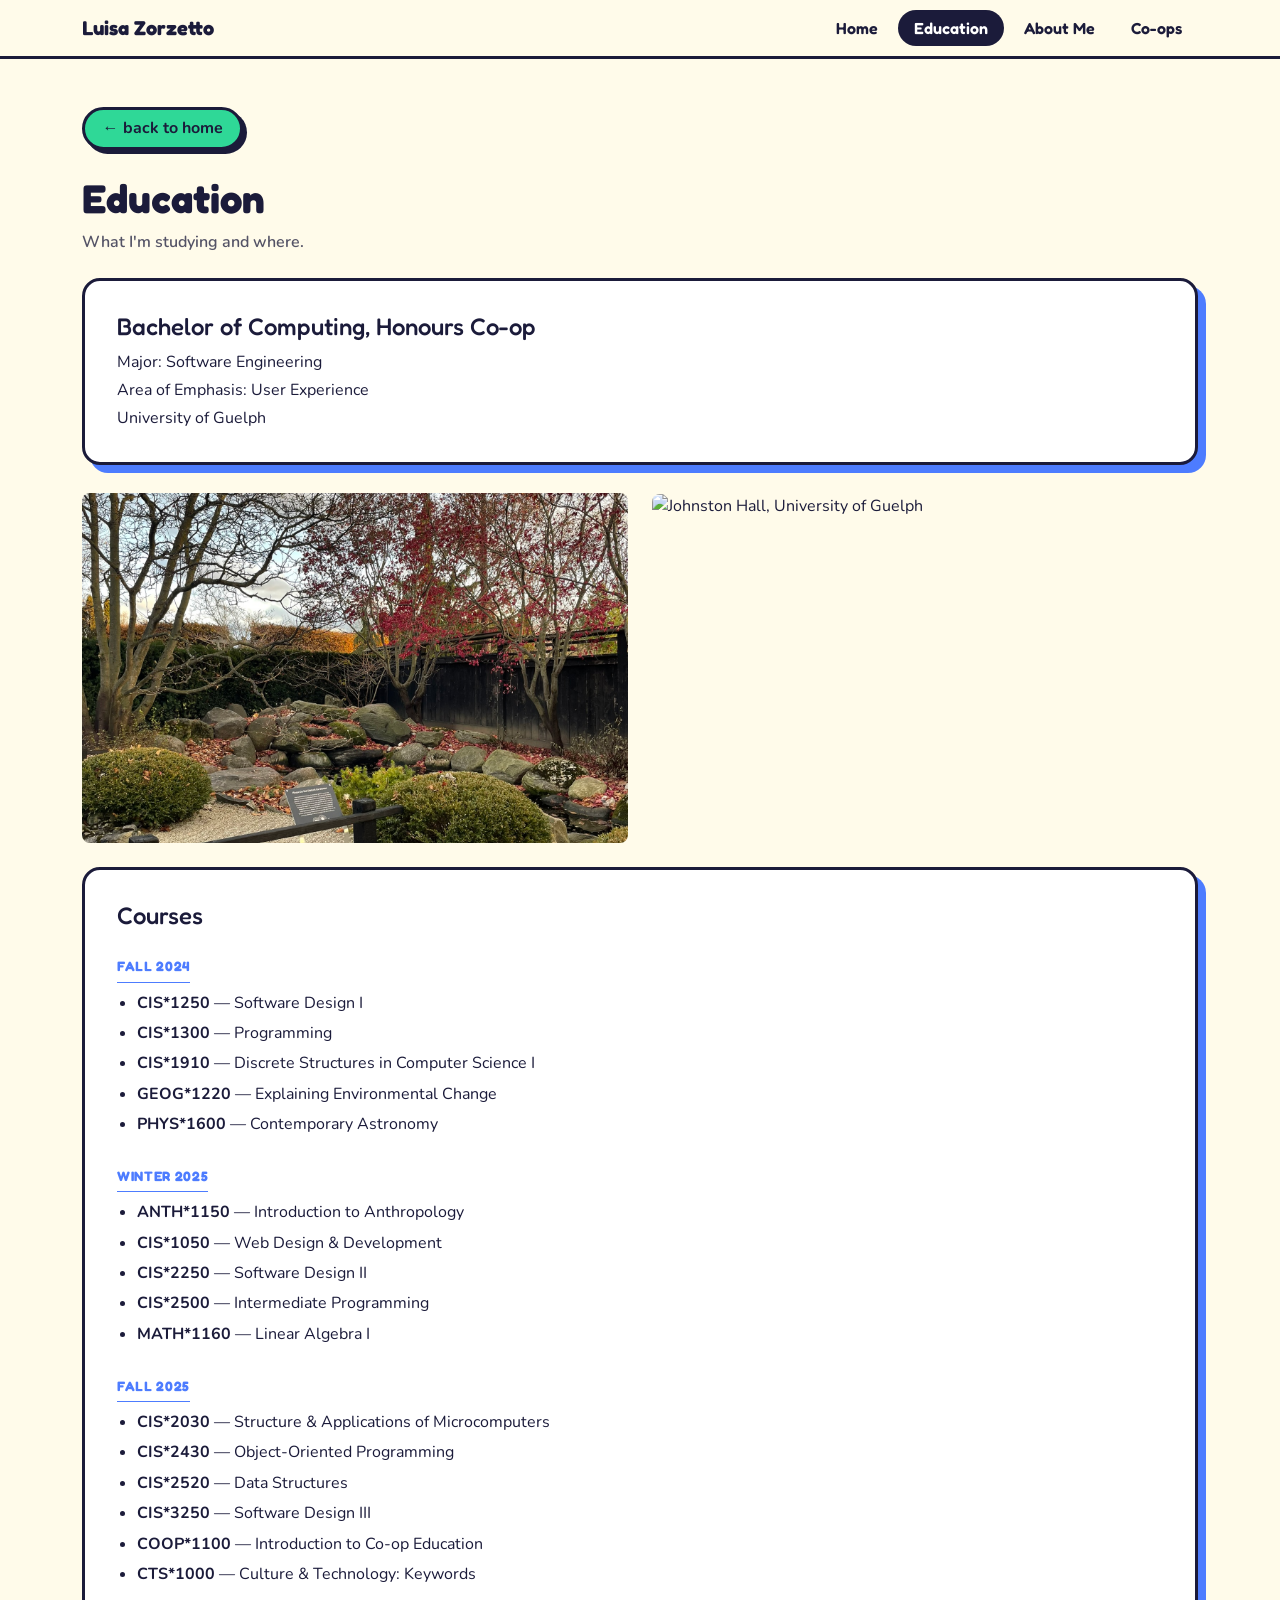
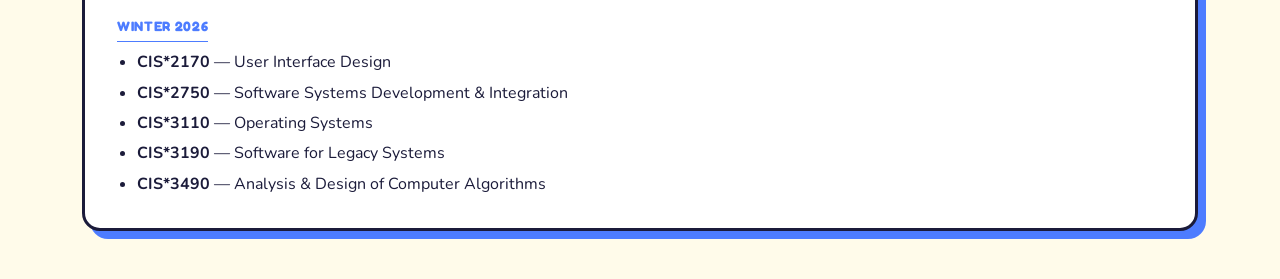
==== education.html @ 31243919 "Inital commit" ====
<!DOCTYPE html>
<html lang="en">

<head>
  <meta charset="UTF-8">
  <meta name="viewport" content="width=device-width, initial-scale=1.0">

  <title>Education | Luisa Zorzetto</title>

  <link href="https://cdn.jsdelivr.net/npm/bootstrap@5.3.3/dist/css/bootstrap.min.css" rel="stylesheet">
  <link href="https://cdn.jsdelivr.net/npm/bootstrap-icons@1.11.3/font/bootstrap-icons.css" rel="stylesheet">
  <link href="style.css" rel="stylesheet">
</head>

<body>

  <!-- Navbar -->
  <nav class="navbar navbar-expand-lg navbar-dark">
    <div class="container">

      <a class="navbar-brand" href="index.html">
        Luisa Zorzetto
      </a>

      <div class="navbar-nav">
        <a class="nav-link" href="index.html#home">Home</a>
        <a class="nav-link active" href="education.html">Education</a>
        <a class="nav-link" href="about.html">About Me</a>
        <a class="nav-link" href="coop/coop.html">Co-ops</a>
      </div>

    </div>
  </nav>


  <!-- Main Content -->
  <div class="container py-5">

    <a class="back-link" href="index.html">
      &larr; back to home
    </a>

    <div class="mt-4">

      <h1 class="page-heading">
        Education
      </h1>

      <p class="page-lead mb-4">
        What I'm studying and where.
      </p>

      <div class="content-card">

        <h4>Bachelor of Computing, Honours Co-op</h4>

        <p class="mb-1">
          Major: Software Engineering
        </p>

        <p class="mb-1">
          Area of Emphasis: User Experience
        </p>

        <p class="mb-0">
          University of Guelph
        </p>

      </div>

      <div class="row g-4 mt-1">

        <div class="col-md-6">
          <img
            src="images/uog_arboretum.JPEG"
            alt="University of Guelph Arboretum"
            class="img-fluid report-image">
        </div>

        <div class="col-md-6">
          <img
            src="images/uog_johnston.JPEG"
            alt="Johnston Hall, University of Guelph"
            class="img-fluid report-image">
        </div>

      </div>

      <div class="content-card mt-4">

        <h4 class="mb-4">Courses</h4>

        <div class="term-block">
          <p class="term-label">Fall 2024</p>
          <ul class="course-list">
            <li><strong>CIS*1250</strong> — Software Design I</li>
            <li><strong>CIS*1300</strong> — Programming</li>
            <li><strong>CIS*1910</strong> — Discrete Structures in Computer Science I</li>
            <li><strong>GEOG*1220</strong> — Explaining Environmental Change</li>
            <li><strong>PHYS*1600</strong> — Contemporary Astronomy</li>
          </ul>
        </div>

        <div class="term-block">
          <p class="term-label">Winter 2025</p>
          <ul class="course-list">
            <li><strong>ANTH*1150</strong> — Introduction to Anthropology</li>
            <li><strong>CIS*1050</strong> — Web Design &amp; Development</li>
            <li><strong>CIS*2250</strong> — Software Design II</li>
            <li><strong>CIS*2500</strong> — Intermediate Programming</li>
            <li><strong>MATH*1160</strong> — Linear Algebra I</li>
          </ul>
        </div>

        <div class="term-block">
          <p class="term-label">Fall 2025</p>
          <div class="row g-4">
            <div class="col-md-6">
              <ul class="course-list">
                <li><strong>CIS*2030</strong> — Structure &amp; Applications of Microcomputers</li>
                <li><strong>CIS*2430</strong> — Object-Oriented Programming</li>
                <li><strong>CIS*2520</strong> — Data Structures</li>
                <li><strong>CIS*3250</strong> — Software Design III</li>
                <li><strong>COOP*1100</strong> — Introduction to Co-op Education</li>
                <li><strong>CTS*1000</strong> — Culture &amp; Technology: Keywords</li>
              </ul>
            </div>
          </div>
        </div>

        <div class="term-block">
          <p class="term-label">Winter 2026</p>
          <ul class="course-list">
            <li><strong>CIS*2170</strong> — User Interface Design</li>
            <li><strong>CIS*2750</strong> — Software Systems Development &amp; Integration</li>
            <li><strong>CIS*3110</strong> — Operating Systems</li>
            <li><strong>CIS*3190</strong> — Software for Legacy Systems</li>
            <li><strong>CIS*3490</strong> — Analysis &amp; Design of Computer Algorithms</li>
          </ul>
        </div>

      </div>

    </div>

  </div>


  <!-- Bootstrap JavaScript -->
  <script src="https://cdn.jsdelivr.net/npm/bootstrap@5.3.3/dist/js/bootstrap.bundle.min.js"></script>

</body>

</html>
---- style.css ----
@import url('https://fonts.googleapis.com/css2?family=Fredoka:wght@500;600;700&family=Nunito:wght@400;600;700&display=swap');

:root {
  --bg: #fffbea;
  --ink: #1b1b3a;
  --pink: #ff5d8f;
  --mint: #2fd897;
  --blue: #4d7cff;
  --card-bg: #ffffff;
}

* {
  box-sizing: border-box;
}

body {
  background-color: var(--bg);
  color: var(--ink);
  font-family: 'Nunito', sans-serif;
}

h1, h2, h3, h4, h5, h6,
.navbar-brand,
.nav-link {
  font-family: 'Fredoka', sans-serif;
}

/* Decorative blobs sitting behind content — one per page, used sparingly */
.blob {
  position: absolute;
  border-radius: 60% 40% 30% 70% / 60% 30% 70% 40%;
  z-index: 0;
  filter: blur(2px);
  opacity: 0.55;
}


/* Navbar */
.navbar {
  background-color: var(--bg) !important;
  border-bottom: 3px solid var(--ink);
  position: sticky;
  top: 0;
  z-index: 1000;
}

.navbar-brand {
  font-weight: 700;
  color: var(--ink) !important;
}

.navbar-nav .nav-link {
  color: var(--ink) !important;
  font-weight: 600;
  border-radius: 999px;
  padding: 0.4rem 1rem !important;
  margin-left: 0.25rem;
  transition: background-color 0.15s ease, color 0.15s ease, transform 0.15s ease;
}

.navbar-nav .nav-link:hover {
  background-color: var(--pink);
  color: #ffffff !important;
  transform: translateY(-2px);
}

.navbar-nav .nav-link.active {
  background-color: var(--ink);
  color: #ffffff !important;
}


/* Hero section (index page) */
.hero-heading {
  font-weight: 700;
  font-size: 3rem;
  position: relative;
  z-index: 1;
  animation: pop-in 0.5s ease;
}

.hero-lead {
  color: var(--ink);
  font-weight: 600;
  font-size: 1.25rem;
  opacity: 0.75;
  position: relative;
  z-index: 1;
  max-width: 640px;
}

.hero-badge {
  display: inline-block;
  background-color: var(--card-bg);
  border: 2px solid var(--ink);
  border-radius: 999px;
  padding: 0.4rem 1.1rem;
  font-family: 'Fredoka', sans-serif;
  font-weight: 600;
  font-size: 0.9rem;
  margin-bottom: 1.25rem;
  box-shadow: 3px 3px 0 var(--pink);
}

@keyframes pop-in {
  0% {
    transform: scale(0.85);
    opacity: 0;
  }

  70% {
    transform: scale(1.03);
    opacity: 1;
  }

  100% {
    transform: scale(1);
  }
}


/* Page heading + intro text (e.g. coop.html) */
.page-heading {
  font-weight: 700;
  font-size: 2.5rem;
  position: relative;
  z-index: 1;
}

.page-lead {
  color: var(--ink);
  opacity: 0.75;
  font-weight: 600;
  max-width: 900px;
  position: relative;
  z-index: 1;
}


/* Icon link cards (used on the home page hero) */
.page-link-card {
  --card-accent: var(--mint);
  display: block;
  height: 100%;
  background-color: var(--card-bg);
  color: var(--ink);
  text-decoration: none;
  border: 3px solid var(--ink);
  border-radius: 18px;
  padding: 1.75rem 1.5rem;
  text-align: center;
  box-shadow: 6px 6px 0 var(--card-accent);
  transition: transform 0.15s ease, box-shadow 0.15s ease;
}

.page-link-card:hover {
  color: var(--ink);
  transform: translate(-3px, -3px);
  box-shadow: 9px 9px 0 var(--ink);
}

.page-link-card.link-pink {
  --card-accent: var(--pink);
}

.page-link-card.link-blue {
  --card-accent: var(--blue);
}

.page-link-icon {
  display: block;
  font-size: 2rem;
  color: var(--card-accent);
  margin-bottom: 0.75rem;
}

.page-link-card h5 {
  font-family: 'Fredoka', sans-serif;
  font-weight: 600;
  margin-bottom: 0.5rem;
}

.page-link-card p {
  margin-bottom: 0;
  opacity: 0.75;
  font-weight: 600;
  font-size: 0.95rem;
}


/* Education page: courses grouped by term */
.term-block {
  margin-bottom: 1.75rem;
}

.term-block:last-child {
  margin-bottom: 0;
}

.term-label {
  font-family: 'Fredoka', sans-serif;
  color: var(--blue);
  font-weight: 700;
  text-transform: uppercase;
  font-size: 0.85rem;
  letter-spacing: 0.05em;
  margin-bottom: 0.5rem;
  padding-bottom: 0.3rem;
  border-bottom: 1px solid var(--blue);
  display: inline-block;
}

.course-list {
  margin: 0;
  padding-left: 1.25rem;
}

.course-list li {
  margin-bottom: 0.4rem;
}

.course-list li:last-child {
  margin-bottom: 0;
}

.course-list strong {
  color: var(--ink);
}

.course-example-caption {
  font-size: 0.8rem;
  opacity: 0.65;
  font-weight: 600;
  margin-top: 0.5rem;
}

.course-example-image-wrap {
  height: 190px;
  border-radius: 8px;
  border: 2px solid var(--ink);
  overflow: hidden;
}

.course-example-image-fill {
  width: 100%;
  height: 100%;
  object-fit: cover;
  display: block;
}


/* About Me: hobbies/interests list */
.hobbies-list {
  display: flex;
  flex-wrap: wrap;
  gap: 1rem 2rem;
}

.hobby-item {
  display: flex;
  align-items: center;
  gap: 0.6rem;
  font-weight: 600;
}

.hobby-icon {
  font-size: 1.3rem;
  color: var(--mint);
}

.hobby-item--pink .hobby-icon {
  color: var(--pink);
}

.hobby-item--blue .hobby-icon {
  color: var(--blue);
}

.hobbies-photo-grid {
  display: grid;
  grid-template-columns: repeat(4, 1fr);
  gap: 1rem;
}

.hobbies-photo {
  width: 100%;
  aspect-ratio: 1 / 1;
  object-fit: cover;
  border-radius: 8px;
  border: 2px solid var(--ink);
  display: block;
}

@media (max-width: 576px) {
  .hobbies-photo-grid {
    grid-template-columns: repeat(2, 1fr);
  }
}


/* Back link on detail pages */
.back-link {
  color: var(--ink);
  font-weight: 700;
  text-decoration: none;
  display: inline-block;
  background-color: var(--mint);
  border: 3px solid var(--ink);
  border-radius: 999px;
  padding: 0.4rem 1.1rem;
  box-shadow: 4px 4px 0 var(--ink);
  transition: transform 0.15s ease, box-shadow 0.15s ease;
}

.back-link:hover {
  color: var(--ink);
  transform: translate(2px, 2px);
  box-shadow: 2px 2px 0 var(--ink);
}


/* Card used in listing grids (e.g. coop.html) */
.coop-card {
  background-color: var(--card-bg);
  color: var(--ink);
  border: 3px solid var(--ink);
  border-radius: 18px;
  overflow: hidden;
  text-decoration: none;
  display: block;
  box-shadow: 7px 7px 0 var(--pink);
  transform: rotate(-1deg);
  transition: transform 0.15s ease, box-shadow 0.15s ease;
}

.row .col-12:nth-child(3n+2) .coop-card {
  box-shadow: 7px 7px 0 var(--mint);
  transform: rotate(1deg);
}

.row .col-12:nth-child(3n+3) .coop-card {
  box-shadow: 7px 7px 0 var(--blue);
  transform: rotate(-0.75deg);
}

.coop-card:hover {
  transform: rotate(0deg) translate(-3px, -3px);
  box-shadow: 10px 10px 0 var(--ink);
  color: var(--ink);
}

.coop-card img {
  width: 100%;
  height: 220px;
  object-fit: cover;
  display: block;
  border-bottom: 3px solid var(--ink);
}

.coop-card-body {
  padding: 1rem 1.25rem 1.5rem;
}

.coop-card-body h5 {
  font-family: 'Fredoka', sans-serif;
  font-weight: 600;
  margin: 0;
  line-height: 1.35;
}


/* Content panel used on detail pages */
.content-card {
  background-color: var(--card-bg);
  color: var(--ink);
  border: 3px solid var(--ink);
  border-radius: 18px;
  box-shadow: 8px 8px 0 var(--blue);
  padding: 2rem;
  position: relative;
  z-index: 1;
}

.content-card h1 {
  font-weight: 700;
}

.meta-label {
  font-weight: 700;
  color: var(--pink);
}


/* ==========================================
   WORK TERM REPORT
   ========================================== */


/* Report layout */
.report-layout {
  display: grid;
  grid-template-columns: 180px 1fr;
  gap: 2.5rem;
}

/* Table of Contents */
.table-of-contents {
  position: sticky;
  top: 100px;
  align-self: start;
  height: calc(100vh - 100px - 2rem);
  border-right: 2px solid var(--blue);
  padding-right: 1.25rem;
  display: flex;
  flex-direction: column;
  overflow: hidden;
}

/* Contents header */
.table-of-contents h5 {
  flex-shrink: 0;
  color: var(--blue);
  margin: 0;
  padding-bottom: 1rem;
}

/* Scrollable Contents links */
.contents-links {
  flex: 1;
  overflow-y: auto;
  padding-top: 0.25rem;
  padding-right: 0.5rem;
}

.table-of-contents a {
  display: block;
  color: var(--ink);
  text-decoration: none;
  font-weight: 600;
  padding: 0.4rem 0;
  transition: color 0.15s ease, transform 0.15s ease;
}

.table-of-contents a:hover {
  color: var(--blue);
  transform: translateX(4px);
}

/* Goal links inside Contents */
.contents-subitems {
  padding-left: 1rem;
  border-left: 2px solid var(--blue);
  margin-left: 0.25rem;
  margin-bottom: 0.5rem;
}

.contents-subitems a {
  font-size: 0.9rem;
  padding: 0.1rem 0;
  line-height: 1.3;
}

/* Smooth scrolling */
html {
  scroll-behavior: smooth;
}


/* Keep headings visible below the navbar */
.report-content h5,
.goal-card {
  scroll-margin-top: 100px;
}


/* Report Header */
.report-header {
  margin-bottom: 1.5rem;
}

.report-label {
  color: var(--pink);
  font-family: 'Fredoka', sans-serif;
  font-size: 0.9rem;
  font-weight: 700;
  letter-spacing: 0.12em;
  margin-bottom: 0.25rem;
}

.report-header h1 {
  color: var(--ink);
  font-size: 2.75rem;
  margin-bottom: 0.25rem;
}

.report-intro {
  color: var(--ink);
  font-size: 1.1rem;
  font-weight: 600;
  opacity: 0.65;
  margin-bottom: 1.25rem;
}

.report-meta {
  display: flex;
  gap: 2rem;
  flex-wrap: wrap;
}

.report-meta div {
  display: flex;
  flex-direction: column;
}

.meta-label {
  color: var(--pink);
  font-family: 'Fredoka', sans-serif;
  font-size: 0.85rem;
  font-weight: 700;
  text-transform: uppercase;
  letter-spacing: 0.05em;
}

.report-meta span:last-child {
  font-weight: 600;
}


/* Report body copy — readability pass */
.report-content {
  font-size: 1.05rem;
  line-height: 1.7;
}

.report-content p {
  margin-bottom: 1.25rem;
}

/* Section headers (Introduction, Goals, Job Description, etc.) */
.report-content h5 {
  color: var(--ink);
  font-size: 1.6rem;
  margin-top: 3rem;
  margin-bottom: 1rem;
  padding-bottom: 0.5rem;
  border-bottom: 3px solid var(--mint);
  display: inline-block;
}


/* Goals */
.goals-list {
  display: flex;
  flex-direction: column;
  gap: 1.25rem;
}


/* Individual goal card */
.goal-card {
  display: grid;
  grid-template-columns: 65px 1fr;
  gap: 1rem;
  background-color: var(--card-bg);
  border: 2px solid var(--ink);
  border-radius: 16px;
  padding: 1.25rem;
  transition: transform 0.15s ease;
}

.goal-card:hover {
  transform: translateY(-2px);
}


/* Goal number */
.goal-number {
  font-family: 'Fredoka', sans-serif;
  font-size: 1.5rem;
  font-weight: 700;
  color: var(--pink);
  padding-top: 0.1rem;
}


/* Goal title */
.goal-card h4 {
  color: var(--pink);
  margin: 0 0 1.25rem;
  font-size: 1.4rem;
}


/* Goal section */
.goal-section {
  margin-bottom: 1.1rem;
  border-left: 3px solid var(--bg);
  padding-left: 0.9rem;
  transition: border-color 0.15s ease;
}

.goal-section:hover {
  border-left-color: var(--pink);
}


/* Goal section headers */
.goal-section h6 {
  display: inline-block;
  color: var(--pink);
  font-size: 0.9rem;
  font-weight: 700;
  text-transform: uppercase;
  letter-spacing: 0.04em;
  margin: 0 0 0.2rem;
}


/* Goal section text */
.goal-section p {
  margin-top: 0;
  margin-bottom: 0;
}


/* Goal description */
.goal-description {
  font-weight: 600;
  opacity: 0.75;
  margin-bottom: 1rem;
}


/* Remove extra space at bottom of goal */
.goal-card p:last-child {
  margin-bottom: 0;
}


/* Goals Conclusion */
.goals-conclusion {
  color: var(--pink);
  margin-top: 2rem;
}


/* Job Description: role summary + focus areas panels (kept subtle) */
.role-summary {
  border-left: 4px solid var(--mint);
  padding: 0.25rem 0 0.25rem 1.25rem;
  margin: 1.25rem 0;
}

.role-summary p {
  margin-bottom: 0;
}

.focus-areas {
  background-color: var(--card-bg);
  border: 2px solid var(--ink);
  border-radius: 12px;
  padding: 1.25rem 1.5rem;
  margin: 1.5rem 0;
}

.focus-areas-label {
  font-family: 'Fredoka', sans-serif;
  color: var(--pink);
  font-weight: 700;
  text-transform: uppercase;
  font-size: 0.8rem;
  letter-spacing: 0.05em;
  margin-bottom: 0.75rem;
}

.focus-areas ul {
  margin: 0;
  padding-left: 1.25rem;
}

.focus-areas ul li {
  font-weight: 600;
  margin-bottom: 0.4rem;
}

.focus-areas ul li:last-child {
  margin-bottom: 0;
}

/* Job Description: labeled subsections (Frontend, Backend, Debugging, etc.) */
.job-subsection {
  margin: 1.5rem 0;
}

.job-subsection-label {
  font-family: 'Fredoka', sans-serif;
  color: var(--blue);
  font-weight: 700;
  text-transform: uppercase;
  font-size: 0.8rem;
  letter-spacing: 0.05em;
  margin-bottom: 0.4rem;
  padding-bottom: 0.3rem;
  border-bottom: 1px solid var(--blue);
  display: inline-block;
}

.job-subsection p {
  margin-bottom: 0;
}


/* Conclusion: closing takeaway callout */
.closing-takeaway {
  background-color: var(--card-bg);
  border: 2px solid var(--ink);
  border-left: 5px solid var(--pink);
  border-radius: 12px;
  padding: 1.25rem 1.5rem;
  margin: 1.5rem 0;
  font-style: italic;
}

.closing-takeaway p {
  margin-bottom: 0;
}


/* Acknowledgements: simple thank-you card */
.acknowledgements-card {
  background-color: var(--card-bg);
  border: 2px solid var(--ink);
  border-radius: 16px;
  padding: 1.5rem 1.75rem;
  margin: 1.25rem 0;
}

.acknowledgements-card p {
  margin-bottom: 1rem;
}

.acknowledgements-card p:last-child {
  margin-bottom: 0;
}

.acknowledgements-card strong {
  color: var(--pink);
}


/* Employer Section */
.employer-row {
  margin: 30px 0;
  align-items: center;
}

.employer-row p {
  margin-bottom: 1rem;
}

.report-image {
  width: 100%;
  max-height: 350px;
  object-fit: cover;
  border-radius: 8px;
}

.logo-image {
  max-height: 150px;
  object-fit: contain;
}

.portrait-photo {
  max-height: 480px;
  object-position: top center;
}


/* Mobile layout */
@media (max-width: 768px) {

  .report-layout {
    grid-template-columns: 1fr;
  }

  .table-of-contents {
    position: static;
    border-right: none;
    border-bottom: 2px solid var(--pink);
    padding-right: 0;
    padding-bottom: 1rem;
    height: auto;
  }

  .table-of-contents a {
    display: inline-block;
    margin-right: 1rem;
  }

  .contents-subitems {
    border-left: none;
    padding-left: 0;
    margin-left: 0;
  }

  .contents-subitems a {
    font-size: 0.85rem;
    margin-right: 0.75rem;
  }

  .goal-card {
    grid-template-columns: 45px 1fr;
  }

  .report-header h1 {
    font-size: 2.2rem;
  }

  .report-meta {
    gap: 1rem;
  }

}
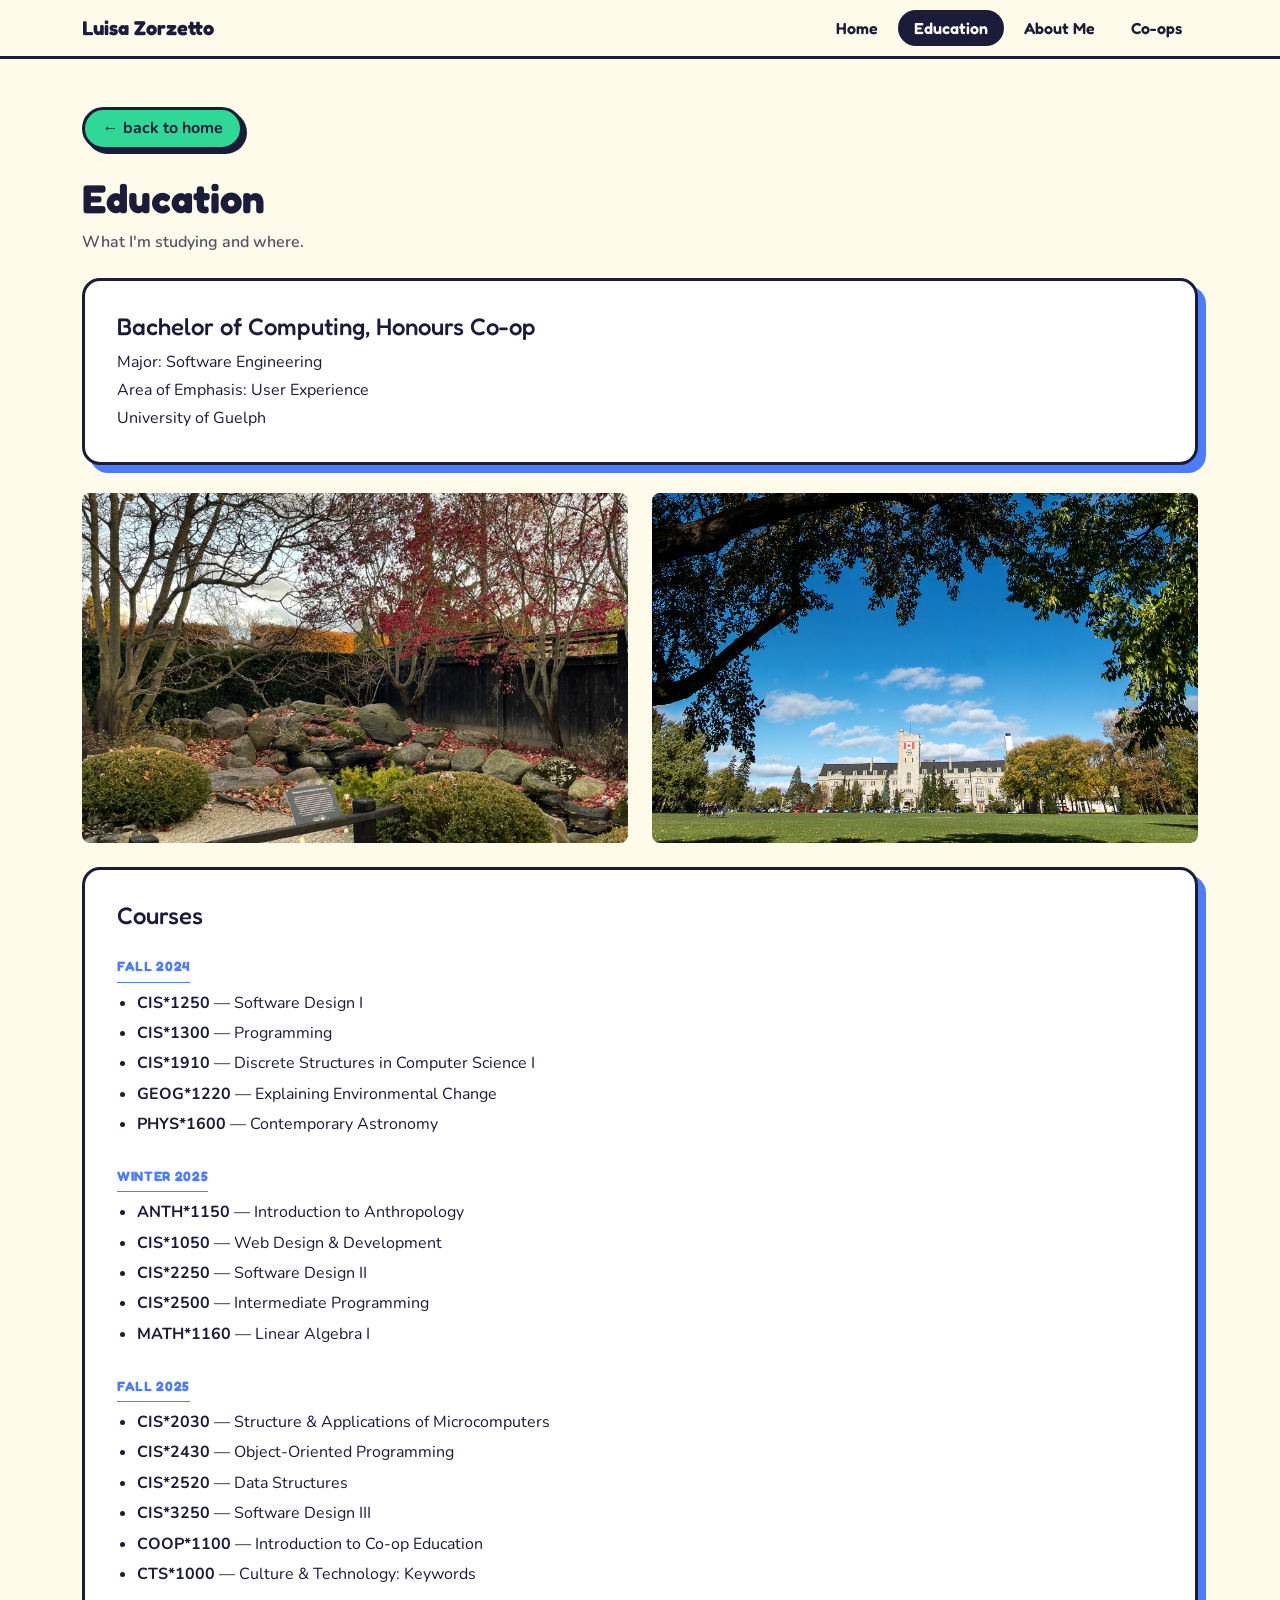
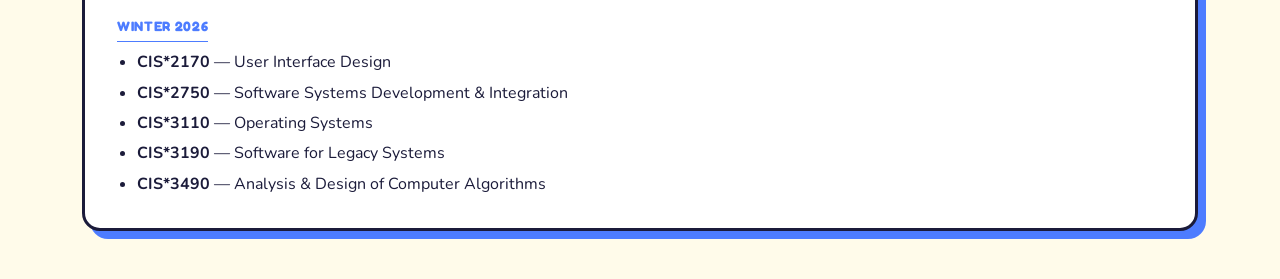
==== commit 3b3d4bd4: "Rename Coop folder to lowercase" ====
--- a/education.html
+++ b/education.html
@@ -79,7 +79,7 @@
 
         <div class="col-md-6">
           <img
-            src="images/uog_johnston.JPEG"
+            src="images/uog_johnston.jpeg"
             alt="Johnston Hall, University of Guelph"
             class="img-fluid report-image">
         </div>
